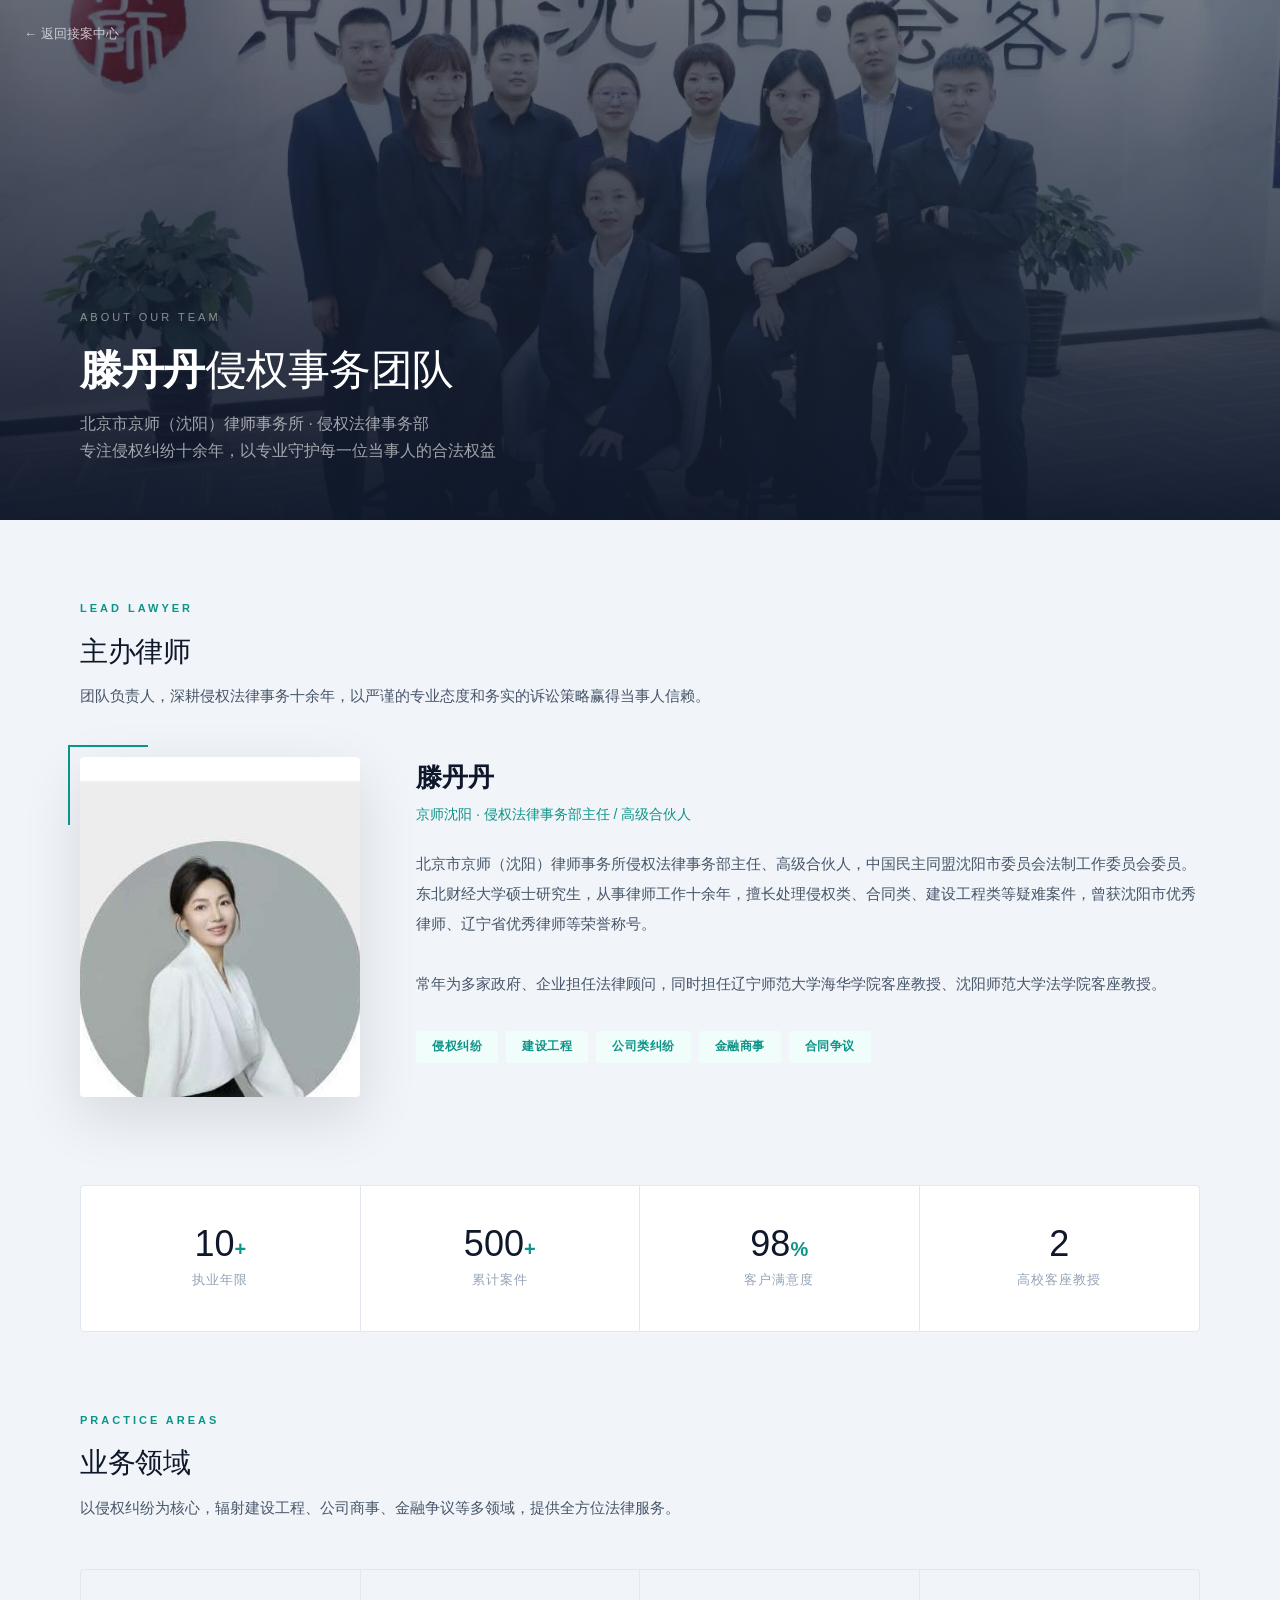
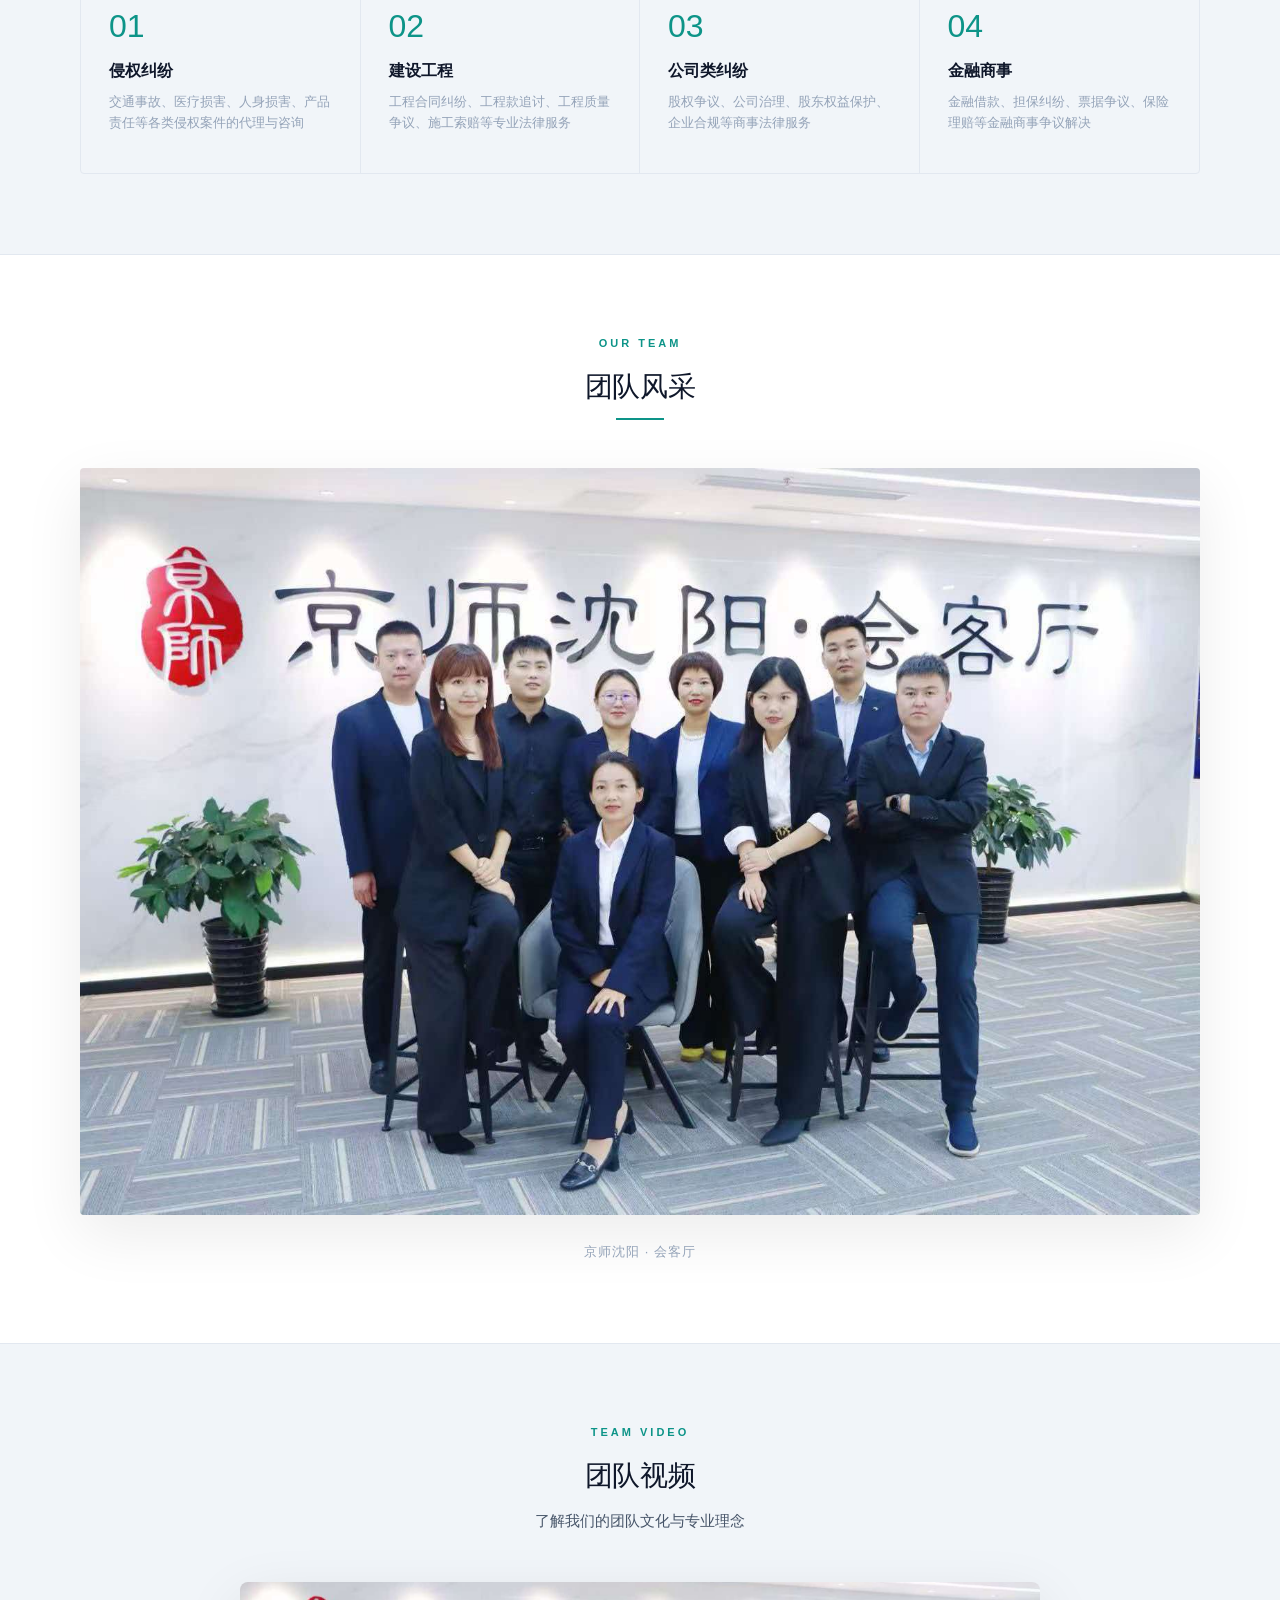
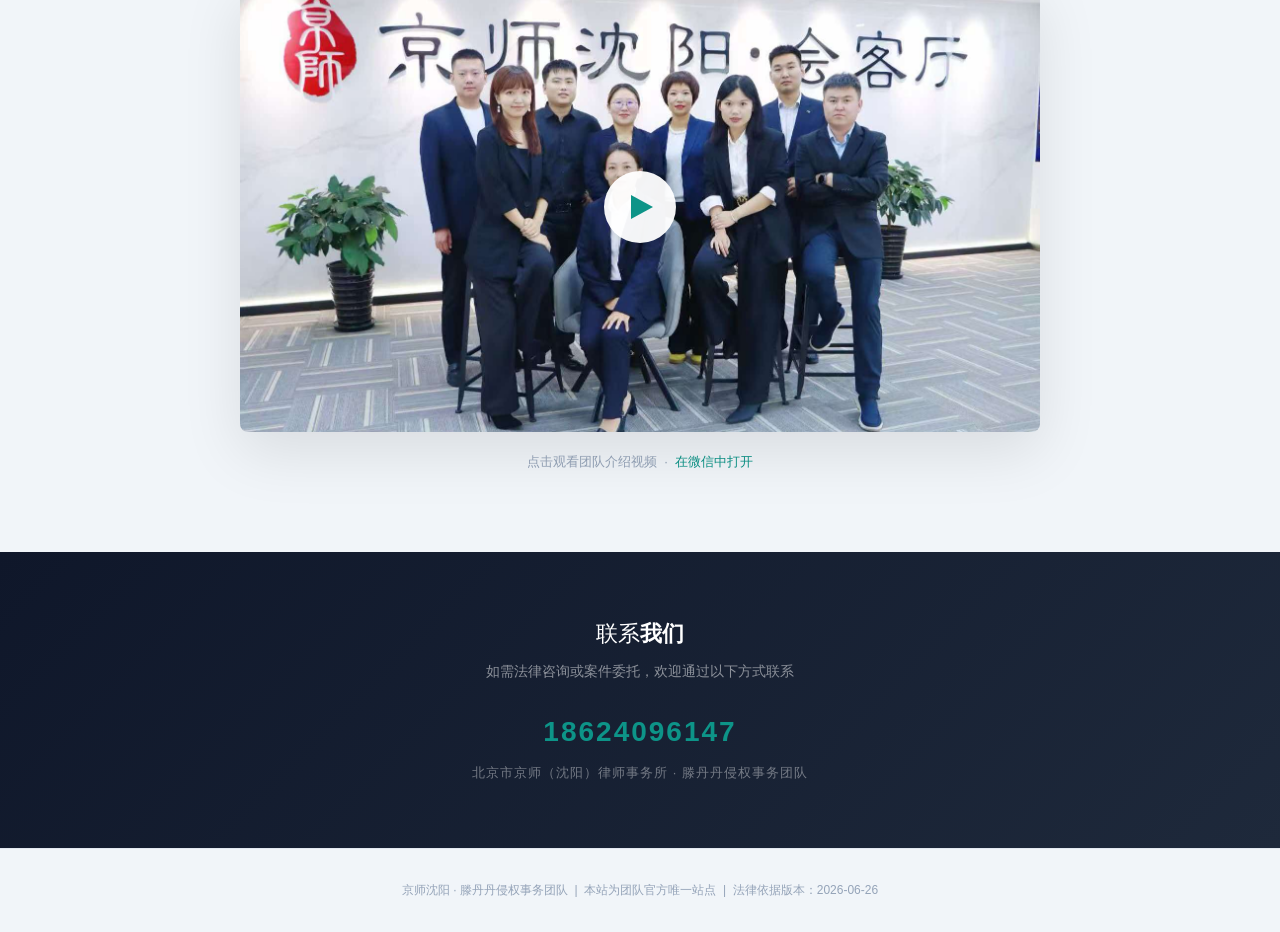
==== about.html @ c5269ef9 "add team introduction page with McKinsey-style layout - New about.html: high-end minimalist team int" ====
<!DOCTYPE html>
<html lang="zh-CN">
<head>
<meta charset="UTF-8">
<meta name="viewport" content="width=device-width, initial-scale=1.0">
<title>团队介绍 — 京师沈阳·滕丹丹侵权事务团队</title>
<link rel="stylesheet" href="css/style.css">
<style>
/* ===== About Page — McKinsey / Red-Circle Firm Aesthetic ===== */
.about-page {
  background: var(--bg);
  color: var(--text-primary);
  font-family: -apple-system, BlinkMacSystemFont, "Segoe UI", "PingFang SC", "Hiragino Sans GB", "Microsoft YaHei", sans-serif;
  -webkit-font-smoothing: antialiased;
}

/* --- Hero Banner --- */
.about-hero {
  position: relative;
  width: 100%;
  min-height: 520px;
  display: flex;
  align-items: flex-end;
  overflow: hidden;
  background: linear-gradient(135deg, #0f172a 0%, #1e293b 50%, #334155 100%);
}
.about-hero::before {
  content: '';
  position: absolute;
  inset: 0;
  background: url('images/team-photo.jpg') center center / cover no-repeat;
  opacity: 0.35;
  filter: grayscale(30%);
}
.about-hero::after {
  content: '';
  position: absolute;
  inset: 0;
  background: linear-gradient(to top, rgba(15,23,42,0.92) 0%, rgba(15,23,42,0.4) 50%, transparent 100%);
}
.about-hero-inner {
  position: relative;
  z-index: 2;
  max-width: 1200px;
  margin: 0 auto;
  padding: 60px 40px 56px;
  width: 100%;
}
.about-hero-label {
  display: inline-block;
  font-size: 11px;
  letter-spacing: 3px;
  text-transform: uppercase;
  color: rgba(255,255,255,0.5);
  margin-bottom: 16px;
  font-weight: 500;
}
.about-hero-title {
  font-size: 42px;
  font-weight: 300;
  color: #fff;
  line-height: 1.3;
  margin: 0 0 12px;
  letter-spacing: -0.5px;
}
.about-hero-title strong {
  font-weight: 700;
}
.about-hero-sub {
  font-size: 16px;
  color: rgba(255,255,255,0.6);
  font-weight: 300;
  max-width: 560px;
  line-height: 1.7;
}

/* --- Back Button --- */
.about-back {
  position: absolute;
  top: 24px;
  left: 24px;
  z-index: 10;
  display: flex;
  align-items: center;
  gap: 6px;
  color: rgba(255,255,255,0.7);
  text-decoration: none;
  font-size: 13px;
  font-weight: 500;
  transition: color 0.2s;
}
.about-back:hover { color: #fff; }

/* --- Section Base --- */
.about-section {
  max-width: 1200px;
  margin: 0 auto;
  padding: 80px 40px;
}
.about-section-label {
  font-size: 11px;
  letter-spacing: 3px;
  text-transform: uppercase;
  color: var(--primary);
  font-weight: 600;
  margin-bottom: 12px;
}
.about-section-title {
  font-size: 28px;
  font-weight: 300;
  color: var(--text-primary);
  margin: 0 0 8px;
  letter-spacing: -0.3px;
}
.about-section-title strong {
  font-weight: 700;
}
.about-section-desc {
  font-size: 15px;
  color: var(--text-secondary);
  line-height: 1.8;
  max-width: 640px;
  margin-bottom: 48px;
}

/* --- Divider --- */
.about-divider {
  width: 48px;
  height: 2px;
  background: var(--primary);
  margin: 0 auto 48px;
}

/* --- Lead Lawyer Profile --- */
.lawyer-profile {
  display: grid;
  grid-template-columns: 280px 1fr;
  gap: 56px;
  align-items: start;
}
.lawyer-photo-wrap {
  position: relative;
}
.lawyer-photo {
  width: 280px;
  height: 340px;
  border-radius: 4px;
  object-fit: cover;
  object-position: top center;
  box-shadow: 0 20px 60px rgba(0,0,0,0.12);
}
.lawyer-photo-accent {
  position: absolute;
  top: -12px;
  left: -12px;
  width: 80px;
  height: 80px;
  border-top: 2px solid var(--primary);
  border-left: 2px solid var(--primary);
}
.lawyer-info h3 {
  font-size: 26px;
  font-weight: 700;
  margin: 0 0 4px;
  color: var(--text-primary);
}
.lawyer-info .lawyer-title-line {
  font-size: 14px;
  color: var(--primary);
  font-weight: 500;
  margin-bottom: 24px;
}
.lawyer-bio {
  font-size: 15px;
  line-height: 2;
  color: var(--text-secondary);
  margin-bottom: 32px;
}
.lawyer-tags {
  display: flex;
  flex-wrap: wrap;
  gap: 8px;
}
.lawyer-tag {
  padding: 6px 16px;
  background: var(--primary-light);
  color: var(--primary);
  font-size: 12px;
  font-weight: 600;
  border-radius: 2px;
  letter-spacing: 0.5px;
}

/* --- Practice Areas --- */
.practice-grid {
  display: grid;
  grid-template-columns: repeat(4, 1fr);
  gap: 0;
  border: 1px solid var(--border);
  border-radius: 4px;
  overflow: hidden;
}
.practice-item {
  padding: 40px 28px;
  border-right: 1px solid var(--border);
  transition: background 0.2s;
}
.practice-item:last-child { border-right: none; }
.practice-item:hover { background: var(--surface-hover); }
.practice-num {
  font-size: 32px;
  font-weight: 200;
  color: var(--primary);
  margin-bottom: 16px;
  line-height: 1;
}
.practice-name {
  font-size: 16px;
  font-weight: 600;
  color: var(--text-primary);
  margin-bottom: 8px;
}
.practice-desc {
  font-size: 13px;
  color: var(--text-muted);
  line-height: 1.6;
}

/* --- Team Photo Section --- */
.team-photo-section {
  background: var(--surface);
  border-top: 1px solid var(--border);
  border-bottom: 1px solid var(--border);
}
.team-photo-wrap {
  max-width: 1200px;
  margin: 0 auto;
  padding: 80px 40px;
}
.team-photo-img {
  width: 100%;
  border-radius: 4px;
  box-shadow: 0 20px 60px rgba(0,0,0,0.08);
}
.team-photo-caption {
  text-align: center;
  margin-top: 20px;
  font-size: 13px;
  color: var(--text-muted);
  letter-spacing: 1px;
}

/* --- Video Section --- */
.video-section {
  background: var(--bg);
}
.video-card {
  position: relative;
  width: 100%;
  max-width: 800px;
  margin: 0 auto;
  border-radius: 8px;
  overflow: hidden;
  box-shadow: 0 20px 60px rgba(0,0,0,0.1);
  cursor: pointer;
  transition: transform 0.3s, box-shadow 0.3s;
}
.video-card:hover {
  transform: translateY(-4px);
  box-shadow: 0 28px 80px rgba(0,0,0,0.15);
}
.video-poster {
  width: 100%;
  aspect-ratio: 16/9;
  object-fit: cover;
  display: block;
}
.video-play-btn {
  position: absolute;
  top: 50%;
  left: 50%;
  transform: translate(-50%, -50%);
  width: 72px;
  height: 72px;
  background: rgba(255,255,255,0.95);
  border-radius: 50%;
  display: flex;
  align-items: center;
  justify-content: center;
  box-shadow: 0 4px 24px rgba(0,0,0,0.2);
  transition: transform 0.2s, background 0.2s;
}
.video-card:hover .video-play-btn {
  transform: translate(-50%, -50%) scale(1.08);
  background: #fff;
}
.video-play-btn::after {
  content: '';
  display: block;
  width: 0;
  height: 0;
  border-style: solid;
  border-width: 12px 0 12px 22px;
  border-color: transparent transparent transparent var(--primary);
  margin-left: 4px;
}
.video-label {
  text-align: center;
  margin-top: 20px;
  font-size: 13px;
  color: var(--text-muted);
}
.video-label a {
  color: var(--primary);
  text-decoration: none;
}
.video-label a:hover { text-decoration: underline; }

/* --- Stats Bar --- */
.stats-bar {
  display: grid;
  grid-template-columns: repeat(4, 1fr);
  gap: 0;
  background: var(--surface);
  border: 1px solid var(--border);
  border-radius: 4px;
  overflow: hidden;
}
.stat-item {
  text-align: center;
  padding: 40px 24px;
  border-right: 1px solid var(--border);
}
.stat-item:last-child { border-right: none; }
.stat-number {
  font-size: 36px;
  font-weight: 200;
  color: var(--text-primary);
  line-height: 1;
  margin-bottom: 8px;
}
.stat-number span {
  font-weight: 600;
  font-size: 20px;
  color: var(--primary);
}
.stat-text {
  font-size: 13px;
  color: var(--text-muted);
  letter-spacing: 1px;
}

/* --- Contact Strip --- */
.contact-strip {
  background: linear-gradient(135deg, #0f172a, #1e293b);
  padding: 64px 40px;
  text-align: center;
}
.contact-strip-inner {
  max-width: 600px;
  margin: 0 auto;
}
.contact-strip h3 {
  font-size: 22px;
  font-weight: 300;
  color: #fff;
  margin: 0 0 8px;
}
.contact-strip h3 strong { font-weight: 700; }
.contact-strip p {
  font-size: 14px;
  color: rgba(255,255,255,0.5);
  margin: 0 0 28px;
}
.contact-phone {
  font-size: 28px;
  font-weight: 700;
  color: var(--primary);
  letter-spacing: 2px;
  margin-bottom: 8px;
}
.contact-firm {
  font-size: 13px;
  color: rgba(255,255,255,0.4);
  letter-spacing: 1px;
}

/* --- Footer --- */
.about-footer {
  text-align: center;
  padding: 32px 40px;
  font-size: 12px;
  color: var(--text-muted);
  border-top: 1px solid var(--border);
}

/* --- Responsive --- */
@media (max-width: 768px) {
  .about-hero { min-height: 400px; }
  .about-hero-title { font-size: 28px; }
  .about-section { padding: 56px 24px; }
  .about-section-title { font-size: 22px; }
  .lawyer-profile {
    grid-template-columns: 1fr;
    gap: 32px;
  }
  .lawyer-photo { width: 200px; height: 260px; }
  .practice-grid { grid-template-columns: repeat(2, 1fr); }
  .practice-item { border-bottom: 1px solid var(--border); }
  .practice-item:nth-child(2) { border-right: none; }
  .stats-bar { grid-template-columns: repeat(2, 1fr); }
  .stat-item:nth-child(2) { border-right: none; }
  .stat-item:nth-child(1), .stat-item:nth-child(2) { border-bottom: 1px solid var(--border); }
}
@media (max-width: 480px) {
  .about-hero { min-height: 340px; }
  .about-hero-inner { padding: 40px 20px 40px; }
  .about-hero-title { font-size: 24px; }
  .about-section { padding: 40px 20px; }
  .practice-grid { grid-template-columns: 1fr; }
  .practice-item { border-right: none; }
  .stats-bar { grid-template-columns: 1fr; }
  .stat-item { border-right: none; border-bottom: 1px solid var(--border); }
  .stat-item:last-child { border-bottom: none; }
}
</style>
</head>
<body>
<div class="about-page">

  <!-- ===== Hero ===== -->
  <div class="about-hero">
    <a href="index.html" class="about-back">&#8592; 返回接案中心</a>
    <div class="about-hero-inner">
      <div class="about-hero-label">About Our Team</div>
      <h1 class="about-hero-title"><strong>滕丹丹</strong>侵权事务团队</h1>
      <p class="about-hero-sub">北京市京师（沈阳）律师事务所 · 侵权法律事务部<br>专注侵权纠纷十余年，以专业守护每一位当事人的合法权益</p>
    </div>
  </div>

  <!-- ===== Lead Lawyer ===== -->
  <div class="about-section">
    <div class="about-section-label">Lead Lawyer</div>
    <h2 class="about-section-title">主办律师</h2>
    <p class="about-section-desc">团队负责人，深耕侵权法律事务十余年，以严谨的专业态度和务实的诉讼策略赢得当事人信赖。</p>

    <div class="lawyer-profile">
      <div class="lawyer-photo-wrap">
        <div class="lawyer-photo-accent"></div>
        <img class="lawyer-photo" src="images/lawyer-portrait.jpg" alt="滕丹丹律师">
      </div>
      <div class="lawyer-info">
        <h3>滕丹丹</h3>
        <div class="lawyer-title-line">京师沈阳 · 侵权法律事务部主任 / 高级合伙人</div>
        <div class="lawyer-bio">
          北京市京师（沈阳）律师事务所侵权法律事务部主任、高级合伙人，中国民主同盟沈阳市委员会法制工作委员会委员。东北财经大学硕士研究生，从事律师工作十余年，擅长处理侵权类、合同类、建设工程类等疑难案件，曾获沈阳市优秀律师、辽宁省优秀律师等荣誉称号。<br><br>
          常年为多家政府、企业担任法律顾问，同时担任辽宁师范大学海华学院客座教授、沈阳师范大学法学院客座教授。
        </div>
        <div class="lawyer-tags">
          <span class="lawyer-tag">侵权纠纷</span>
          <span class="lawyer-tag">建设工程</span>
          <span class="lawyer-tag">公司类纠纷</span>
          <span class="lawyer-tag">金融商事</span>
          <span class="lawyer-tag">合同争议</span>
        </div>
      </div>
    </div>
  </div>

  <!-- ===== Stats ===== -->
  <div class="about-section" style="padding-top:0;">
    <div class="stats-bar">
      <div class="stat-item">
        <div class="stat-number">10<span>+</span></div>
        <div class="stat-text">执业年限</div>
      </div>
      <div class="stat-item">
        <div class="stat-number">500<span>+</span></div>
        <div class="stat-text">累计案件</div>
      </div>
      <div class="stat-item">
        <div class="stat-number">98<span>%</span></div>
        <div class="stat-text">客户满意度</div>
      </div>
      <div class="stat-item">
        <div class="stat-number">2</div>
        <div class="stat-text">高校客座教授</div>
      </div>
    </div>
  </div>

  <!-- ===== Practice Areas ===== -->
  <div class="about-section" style="padding-top:0;">
    <div class="about-section-label">Practice Areas</div>
    <h2 class="about-section-title">业务领域</h2>
    <p class="about-section-desc">以侵权纠纷为核心，辐射建设工程、公司商事、金融争议等多领域，提供全方位法律服务。</p>

    <div class="practice-grid">
      <div class="practice-item">
        <div class="practice-num">01</div>
        <div class="practice-name">侵权纠纷</div>
        <div class="practice-desc">交通事故、医疗损害、人身损害、产品责任等各类侵权案件的代理与咨询</div>
      </div>
      <div class="practice-item">
        <div class="practice-num">02</div>
        <div class="practice-name">建设工程</div>
        <div class="practice-desc">工程合同纠纷、工程款追讨、工程质量争议、施工索赔等专业法律服务</div>
      </div>
      <div class="practice-item">
        <div class="practice-num">03</div>
        <div class="practice-name">公司类纠纷</div>
        <div class="practice-desc">股权争议、公司治理、股东权益保护、企业合规等商事法律服务</div>
      </div>
      <div class="practice-item">
        <div class="practice-num">04</div>
        <div class="practice-name">金融商事</div>
        <div class="practice-desc">金融借款、担保纠纷、票据争议、保险理赔等金融商事争议解决</div>
      </div>
    </div>
  </div>

  <!-- ===== Team Photo ===== -->
  <div class="team-photo-section">
    <div class="team-photo-wrap">
      <div class="about-section-label" style="text-align:center;">Our Team</div>
      <h2 class="about-section-title" style="text-align:center;">团队风采</h2>
      <div class="about-divider"></div>
      <img class="team-photo-img" src="images/team-photo.jpg" alt="京师沈阳·滕丹丹侵权事务团队">
      <div class="team-photo-caption">京师沈阳 · 会客厅</div>
    </div>
  </div>

  <!-- ===== Video ===== -->
  <div class="about-section video-section">
    <div class="about-section-label" style="text-align:center;">Team Video</div>
    <h2 class="about-section-title" style="text-align:center;">团队视频</h2>
    <p class="about-section-desc" style="text-align:center;margin-left:auto;margin-right:auto;">了解我们的团队文化与专业理念</p>

    <a href="https://weixin.qq.com/sph/ABwiI7MEGV" target="_blank" rel="noopener" style="text-decoration:none;color:inherit;">
      <div class="video-card">
        <img class="video-poster" src="images/team-photo.jpg" alt="团队介绍视频">
        <div class="video-play-btn"></div>
      </div>
    </a>
    <div class="video-label">
      点击观看团队介绍视频 &nbsp;·&nbsp; <a href="https://weixin.qq.com/sph/ABwiI7MEGV" target="_blank" rel="noopener">在微信中打开</a>
    </div>
  </div>

  <!-- ===== Contact Strip ===== -->
  <div class="contact-strip">
    <div class="contact-strip-inner">
      <h3>联系<strong>我们</strong></h3>
      <p>如需法律咨询或案件委托，欢迎通过以下方式联系</p>
      <div class="contact-phone">18624096147</div>
      <div class="contact-firm">北京市京师（沈阳）律师事务所 · 滕丹丹侵权事务团队</div>
    </div>
  </div>

  <!-- ===== Footer ===== -->
  <div class="about-footer">
    京师沈阳 · 滕丹丹侵权事务团队 &nbsp;|&nbsp; 本站为团队官方唯一站点 &nbsp;|&nbsp; 法律依据版本：2026-06-26
  </div>

</div>
</body>
</html>
---- css/style.css ----
/* ============================================================
   TA-Intake Portal — Design System
   Modern dashboard theme with dark/light mode
   ============================================================ */

/* ===== CSS Variables — Light Theme (default) ===== */
:root {
  --bg: #f1f5f9;
  --bg-elevated: #ffffff;
  --surface: #ffffff;
  --surface-hover: #f8fafc;
  --border: #e2e8f0;
  --border-light: #f1f5f9;

  --text-primary: #0f172a;
  --text-secondary: #475569;
  --text-muted: #94a3b8;
  --text-inverse: #ffffff;

  --primary: #0d9488;
  --primary-hover: #0f766e;
  --primary-light: #f0fdfa;
  --primary-text: #0d9488;

  --success: #10b981;
  --success-light: #ecfdf5;
  --success-text: #059669;
  --warning: #f59e0b;
  --warning-light: #fffbeb;
  --warning-text: #d97706;
  --danger: #ef4444;
  --danger-light: #fef2f2;
  --danger-text: #dc2626;
  --info: #3b82f6;
  --info-light: #eff6ff;

  --shadow-sm: 0 1px 2px rgba(0,0,0,0.05);
  --shadow: 0 1px 3px rgba(0,0,0,0.1), 0 1px 2px rgba(0,0,0,0.06);
  --shadow-md: 0 4px 6px -1px rgba(0,0,0,0.1), 0 2px 4px -1px rgba(0,0,0,0.06);
  --shadow-lg: 0 10px 15px -3px rgba(0,0,0,0.1), 0 4px 6px -2px rgba(0,0,0,0.05);

  --radius-sm: 6px;
  --radius: 8px;
  --radius-md: 12px;
  --radius-lg: 16px;
  --radius-full: 9999px;

  --sidebar-width: 260px;
  --header-height: 64px;
  --transition: 0.2s ease;
}

/* ===== Dark Theme ===== */
[data-theme="dark"] {
  --bg: #0f172a;
  --bg-elevated: #1e293b;
  --surface: #1e293b;
  --surface-hover: #334155;
  --border: #334155;
  --border-light: #1e293b;

  --text-primary: #f1f5f9;
  --text-secondary: #94a3b8;
  --text-muted: #64748b;
  --text-inverse: #0f172a;

  --primary: #2dd4bf;
  --primary-hover: #14b8a6;
  --primary-light: #042f2e;
  --primary-text: #5eead4;

  --success: #34d399;
  --success-light: #064e3b;
  --success-text: #6ee7b7;
  --warning: #fbbf24;
  --warning-light: #78350f;
  --warning-text: #fcd34d;
  --danger: #f87171;
  --danger-light: #7f1d1d;
  --danger-text: #fca5a5;
  --info: #60a5fa;
  --info-light: #1e3a5f;

  --shadow-sm: 0 1px 2px rgba(0,0,0,0.3);
  --shadow: 0 1px 3px rgba(0,0,0,0.4);
  --shadow-md: 0 4px 6px rgba(0,0,0,0.4);
  --shadow-lg: 0 10px 15px rgba(0,0,0,0.5);
}

/* ===== Reset & Base ===== */
*, *::before, *::after { box-sizing: border-box; margin: 0; padding: 0; }

html { scroll-behavior: smooth; }

body {
  font-family: -apple-system, BlinkMacSystemFont, "Segoe UI", "PingFang SC", "Hiragino Sans GB", "Microsoft YaHei", sans-serif;
  background: var(--bg);
  color: var(--text-primary);
  line-height: 1.6;
  min-height: 100vh;
  transition: background var(--transition), color var(--transition);
}

a { color: var(--primary); text-decoration: none; }
a:hover { text-decoration: underline; }

/* ===== Client Portal Layout ===== */
.client-layout {
  max-width: 1200px;
  margin: 0 auto;
}

.client-nav {
  position: sticky;
  top: 0;
  z-index: 100;
  background: var(--surface);
  border-bottom: 1px solid var(--border);
  padding: 0 24px;
  display: flex;
  align-items: center;
  height: var(--header-height);
  backdrop-filter: blur(12px);
  background: rgba(255,255,255,0.85);
}

[data-theme="dark"] .client-nav {
  background: rgba(30,41,59,0.9);
}

.client-nav .logo {
  font-size: 18px;
  font-weight: 700;
  color: var(--primary);
  display: flex;
  align-items: center;
  gap: 8px;
}

.client-nav .logo-icon {
  width: 32px;
  height: 32px;
  background: var(--primary);
  border-radius: var(--radius);
  display: flex;
  align-items: center;
  justify-content: center;
  color: white;
  font-size: 16px;
}

.client-nav .nav-links {
  display: flex;
  gap: 4px;
  margin-left: 40px;
  list-style: none;
}

.client-nav .nav-links a {
  padding: 8px 16px;
  border-radius: var(--radius);
  color: var(--text-secondary);
  font-size: 14px;
  font-weight: 500;
  transition: all var(--transition);
}

.client-nav .nav-links a:hover,
.client-nav .nav-links a.active {
  color: var(--primary);
  background: var(--primary-light);
  text-decoration: none;
}

.client-nav .nav-actions {
  margin-left: auto;
  display: flex;
  align-items: center;
  gap: 12px;
}

/* ===== Theme Toggle ===== */
.theme-toggle {
  width: 40px;
  height: 40px;
  border: 1px solid var(--border);
  border-radius: var(--radius);
  background: var(--surface);
  cursor: pointer;
  display: flex;
  align-items: center;
  justify-content: center;
  font-size: 18px;
  transition: all var(--transition);
  color: var(--text-secondary);
}

.theme-toggle:hover {
  background: var(--surface-hover);
  border-color: var(--primary);
  color: var(--primary);
}

/* ===== Team Dashboard Layout ===== */
.team-layout {
  display: flex;
  min-height: 100vh;
}

.sidebar {
  width: var(--sidebar-width);
  background: var(--surface);
  border-right: 1px solid var(--border);
  display: flex;
  flex-direction: column;
  position: fixed;
  top: 0;
  left: 0;
  bottom: 0;
  z-index: 50;
  transition: transform 0.3s ease;
}

.sidebar-header {
  padding: 20px 20px 16px;
  border-bottom: 1px solid var(--border);
}

.sidebar-header .logo {
  font-size: 16px;
  font-weight: 700;
  color: var(--primary);
  display: flex;
  align-items: center;
  gap: 10px;
}

.sidebar-header .logo-icon {
  width: 36px;
  height: 36px;
  background: linear-gradient(135deg, var(--primary), var(--primary-hover));
  border-radius: var(--radius);
  display: flex;
  align-items: center;
  justify-content: center;
  color: white;
  font-size: 18px;
}

.sidebar-header .logo-sub {
  font-size: 11px;
  color: var(--text-muted);
  font-weight: 400;
  margin-top: 2px;
}

.sidebar-nav {
  flex: 1;
  padding: 12px;
  overflow-y: auto;
}

.sidebar-nav .nav-section {
  font-size: 11px;
  font-weight: 600;
  color: var(--text-muted);
  text-transform: uppercase;
  letter-spacing: 0.5px;
  padding: 16px 12px 8px;
}

.sidebar-nav .nav-item {
  display: flex;
  align-items: center;
  gap: 10px;
  padding: 10px 12px;
  border-radius: var(--radius);
  color: var(--text-secondary);
  font-size: 14px;
  font-weight: 500;
  transition: all var(--transition);
  cursor: pointer;
  text-decoration: none;
}

.sidebar-nav .nav-item:hover {
  background: var(--surface-hover);
  color: var(--text-primary);
  text-decoration: none;
}

.sidebar-nav .nav-item.active {
  background: var(--primary-light);
  color: var(--primary);
}

.sidebar-nav .nav-item .nav-icon {
  width: 20px;
  text-align: center;
  font-size: 16px;
}

.sidebar-nav .nav-item .nav-badge {
  margin-left: auto;
  background: var(--danger);
  color: white;
  font-size: 11px;
  padding: 2px 7px;
  border-radius: var(--radius-full);
  font-weight: 600;
}

.sidebar-footer {
  padding: 16px;
  border-top: 1px solid var(--border);
  display: flex;
  align-items: center;
  gap: 8px;
}

.main-content {
  flex: 1;
  margin-left: var(--sidebar-width);
  min-height: 100vh;
}

.main-header {
  height: var(--header-height);
  border-bottom: 1px solid var(--border);
  padding: 0 24px;
  display: flex;
  align-items: center;
  background: var(--surface);
  position: sticky;
  top: 0;
  z-index: 40;
}

.main-header .page-title {
  font-size: 18px;
  font-weight: 700;
}

.main-header .header-actions {
  margin-left: auto;
  display: flex;
  align-items: center;
  gap: 12px;
}

.main-body {
  padding: 24px;
}

/* ===== Cards ===== */
.card {
  background: var(--surface);
  border: 1px solid var(--border);
  border-radius: var(--radius-md);
  padding: 20px;
  transition: all var(--transition);
}

.card:hover {
  box-shadow: var(--shadow-md);
}

.card-header {
  display: flex;
  align-items: center;
  justify-content: space-between;
  margin-bottom: 16px;
}

.card-title {
  font-size: 15px;
  font-weight: 600;
}

/* ===== Stat Cards ===== */
.stat-grid {
  display: grid;
  grid-template-columns: repeat(auto-fit, minmax(200px, 1fr));
  gap: 16px;
  margin-bottom: 24px;
}

.stat-card {
  background: var(--surface);
  border: 1px solid var(--border);
  border-radius: var(--radius-md);
  padding: 20px;
  display: flex;
  align-items: flex-start;
  gap: 16px;
  transition: all var(--transition);
}

.stat-card:hover {
  box-shadow: var(--shadow-md);
  transform: translateY(-1px);
}

.stat-icon {
  width: 44px;
  height: 44px;
  border-radius: var(--radius);
  display: flex;
  align-items: center;
  justify-content: center;
  font-size: 20px;
  flex-shrink: 0;
}

.stat-icon.blue { background: var(--info-light); color: var(--info); }
.stat-icon.green { background: var(--success-light); color: var(--success); }
.stat-icon.yellow { background: var(--warning-light); color: var(--warning); }
.stat-icon.red { background: var(--danger-light); color: var(--danger); }
.stat-icon.purple { background: var(--primary-light); color: var(--primary); }

.stat-info { flex: 1; }

.stat-value {
  font-size: 28px;
  font-weight: 700;
  line-height: 1.2;
  color: var(--text-primary);
}

.stat-label {
  font-size: 13px;
  color: var(--text-muted);
  margin-top: 2px;
}

/* ===== Buttons ===== */
.btn {
  display: inline-flex;
  align-items: center;
  justify-content: center;
  gap: 6px;
  padding: 8px 16px;
  border: 1px solid transparent;
  border-radius: var(--radius);
  font-size: 14px;
  font-weight: 500;
  font-family: inherit;
  cursor: pointer;
  transition: all var(--transition);
  white-space: nowrap;
}

.btn-primary {
  background: var(--primary);
  color: white;
}
.btn-primary:hover { background: var(--primary-hover); }

.btn-secondary {
  background: var(--surface);
  color: var(--text-primary);
  border-color: var(--border);
}
.btn-secondary:hover { background: var(--surface-hover); }

.btn-ghost {
  background: transparent;
  color: var(--text-secondary);
}
.btn-ghost:hover { background: var(--surface-hover); color: var(--text-primary); }

.btn-danger {
  background: var(--danger);
  color: white;
}
.btn-danger:hover { background: var(--danger-text); }

.btn-sm { padding: 5px 10px; font-size: 13px; }
.btn-lg { padding: 12px 24px; font-size: 15px; }

/* ===== Badges ===== */
.badge {
  display: inline-flex;
  align-items: center;
  padding: 3px 10px;
  border-radius: var(--radius-full);
  font-size: 12px;
  font-weight: 500;
}

.badge-primary { background: var(--primary-light); color: var(--primary-text); }
.badge-success { background: var(--success-light); color: var(--success-text); }
.badge-warning { background: var(--warning-light); color: var(--warning-text); }
.badge-danger { background: var(--danger-light); color: var(--danger-text); }
.badge-info { background: var(--info-light); color: var(--info); }
.badge-muted { background: var(--bg); color: var(--text-muted); }

/* ===== Form Elements ===== */
.input, .select, .textarea {
  width: 100%;
  padding: 8px 12px;
  border: 1px solid var(--border);
  border-radius: var(--radius);
  font-size: 14px;
  font-family: inherit;
  background: var(--surface);
  color: var(--text-primary);
  transition: all var(--transition);
}

.input:focus, .select:focus, .textarea:focus {
  outline: none;
  border-color: var(--primary);
  box-shadow: 0 0 0 3px rgba(13,148,136,0.1);
}

.search-input {
  position: relative;
}

.search-input .input {
  padding-left: 36px;
}

.search-input .search-icon {
  position: absolute;
  left: 12px;
  top: 50%;
  transform: translateY(-50%);
  color: var(--text-muted);
  font-size: 14px;
}

/* ===== Tables ===== */
.table-wrapper {
  overflow-x: auto;
  border: 1px solid var(--border);
  border-radius: var(--radius-md);
}

.table {
  width: 100%;
  border-collapse: collapse;
  font-size: 14px;
}

.table th {
  text-align: left;
  padding: 12px 16px;
  font-weight: 600;
  font-size: 12px;
  text-transform: uppercase;
  letter-spacing: 0.5px;
  color: var(--text-muted);
  background: var(--bg);
  border-bottom: 1px solid var(--border);
}

.table td {
  padding: 12px 16px;
  border-bottom: 1px solid var(--border-light);
  color: var(--text-secondary);
}

.table tr:last-child td { border-bottom: none; }

.table tr:hover td { background: var(--surface-hover); }

/* ===== Progress Bar ===== */
.progress {
  height: 6px;
  background: var(--border);
  border-radius: 3px;
  overflow: hidden;
}

.progress-bar {
  height: 100%;
  background: var(--primary);
  border-radius: 3px;
  transition: width 0.5s ease;
}

.progress-bar.green { background: var(--success); }
.progress-bar.yellow { background: var(--warning); }
.progress-bar.red { background: var(--danger); }

/* ===== Hero Section (Client Home) ===== */
.hero {
  background: url('../images/banner-day.jpg') center center / cover no-repeat;
  color: white;
  padding: 120px 40px;
  min-height: 420px;
  text-align: center;
  position: relative;
  overflow: hidden;
  transition: background-image 0.8s ease-in-out;
  display: flex;
  align-items: flex-end;
  justify-content: center;
}

/* Night variant — applied by JS based on time of day */
.hero.hero-night {
  background-image: url('../images/banner-night.jpg');
}

.hero::before {
  content: '';
  position: absolute;
  top: 0; left: 0; right: 0; bottom: 0;
  background: linear-gradient(135deg, rgba(0,0,0,0.15) 0%, rgba(0,0,0,0.05) 40%, rgba(0,0,0,0.05) 60%, rgba(0,0,0,0.15) 100%);
  z-index: 0;
}

.hero::after {
  content: '';
  position: absolute;
  bottom: -30%;
  left: -10%;
  width: 300px;
  height: 300px;
  background: rgba(255,255,255,0.04);
  border-radius: 50%;
}

.hero h1 {
  font-size: 42px;
  font-weight: 800;
  margin-bottom: 16px;
  position: relative;
  z-index: 1;
}

.hero-subtitle-wrap {
  position: relative;
  z-index: 1;
  margin-bottom: 32px;
}

.hero-subtitle-line1 {
  font-size: 20px;
  color: #1a1a1a;
  text-align: center;
  margin: 0 0 8px 0;
  font-weight: 500;
  letter-spacing: 1px;
}

.hero-subtitle-line2 {
  font-size: 16px;
  color: #333;
  text-align: right;
  margin: 0;
  font-weight: 400;
  letter-spacing: 0.5px;
  padding-right: 10%;
}

.hero .hero-cta {
  display: flex;
  gap: 12px;
  justify-content: center;
  position: relative;
  z-index: 1;
}

.hero .btn-hero {
  padding: 14px 32px;
  border-radius: var(--radius);
  font-size: 16px;
  font-weight: 600;
  cursor: pointer;
  border: none;
  transition: all 0.3s;
}

.hero .btn-hero-primary {
  background: white;
  color: var(--primary);
  box-shadow: 0 4px 16px rgba(0,0,0,0.15);
}

.hero .btn-hero-primary:hover {
  background: rgba(255,255,255,0.9);
  transform: translateY(-2px);
  box-shadow: 0 8px 24px rgba(0,0,0,0.2);
}

.hero .btn-hero-secondary {
  background: rgba(0,0,0,0.35);
  color: white;
  border: 1px solid rgba(255,255,255,0.4);
}

.hero .btn-hero-secondary:hover {
  background: rgba(0,0,0,0.5);
}

/* ===== Service Cards ===== */
.service-grid {
  display: grid;
  grid-template-columns: repeat(auto-fit, minmax(280px, 1fr));
  gap: 24px;
  padding: 48px 24px;
  max-width: 1200px;
  margin: 0 auto;
}

.service-card {
  background: var(--surface);
  border: 1px solid var(--border);
  border-radius: var(--radius-md);
  padding: 32px 24px;
  text-align: center;
  transition: all 0.3s;
}

.service-card:hover {
  transform: translateY(-4px);
  box-shadow: var(--shadow-lg);
}

.service-card .service-icon {
  width: 56px;
  height: 56px;
  background: var(--primary-light);
  border-radius: var(--radius-md);
  display: flex;
  align-items: center;
  justify-content: center;
  font-size: 24px;
  margin: 0 auto 16px;
}

.service-card h3 {
  font-size: 18px;
  font-weight: 600;
  margin-bottom: 8px;
}

.service-card p {
  font-size: 14px;
  color: var(--text-secondary);
  line-height: 1.6;
}

/* ===== Process Timeline ===== */
.process-section {
  padding: 64px 24px;
  max-width: 900px;
  margin: 0 auto;
}

.process-section h2 {
  text-align: center;
  font-size: 32px;
  font-weight: 700;
  margin-bottom: 48px;
}

.process-timeline {
  position: relative;
  padding-left: 40px;
}

.process-timeline::before {
  content: '';
  position: absolute;
  left: 15px;
  top: 0;
  bottom: 0;
  width: 2px;
  background: var(--border);
}

.process-step {
  position: relative;
  margin-bottom: 48px;
  cursor: pointer;
}

.process-step:last-child { margin-bottom: 0; }

.process-step .step-dot {
  position: absolute;
  left: -33px;
  top: 4px;
  width: 28px;
  height: 28px;
  background: var(--primary);
  border-radius: 50%;
  display: flex;
  align-items: center;
  justify-content: center;
  color: white;
  font-size: 13px;
  font-weight: 700;
  z-index: 1;
  transition: all 0.3s;
}

.process-step:hover .step-dot {
  transform: scale(1.2);
  box-shadow: 0 0 0 6px var(--primary-light);
}

.process-step .step-card {
  background: var(--surface);
  border: 1px solid var(--border);
  border-radius: var(--radius-md);
  padding: 24px;
  transition: all 0.3s;
}

.process-step:hover .step-card {
  box-shadow: var(--shadow-md);
  border-color: var(--primary);
}

.process-step h3 {
  font-size: 18px;
  font-weight: 600;
  margin-bottom: 8px;
  color: var(--primary);
}

.process-step p {
  font-size: 14px;
  color: var(--text-secondary);
  margin-bottom: 12px;
}

.process-step .step-details {
  display: none;
  margin-top: 16px;
  padding-top: 16px;
  border-top: 1px solid var(--border);
}

.process-step.expanded .step-details {
  display: block;
}

.step-detail-item {
  display: flex;
  align-items: flex-start;
  gap: 8px;
  margin-bottom: 8px;
  font-size: 13px;
  color: var(--text-secondary);
}

.step-detail-item .detail-icon {
  color: var(--success);
  flex-shrink: 0;
  margin-top: 2px;
}

/* ===== Case Cards (Team Dashboard) ===== */
.case-grid {
  display: grid;
  gap: 12px;
}

.case-card {
  background: var(--surface);
  border: 1px solid var(--border);
  border-radius: var(--radius-md);
  padding: 16px 20px;
  display: flex;
  align-items: center;
  gap: 16px;
  transition: all var(--transition);
  cursor: pointer;
}

.case-card:hover {
  box-shadow: var(--shadow);
  border-color: var(--primary);
}

.case-card .case-info { flex: 1; }

.case-card .case-name {
  font-size: 15px;
  font-weight: 600;
  margin-bottom: 4px;
}

.case-card .case-meta {
  font-size: 13px;
  color: var(--text-muted);
  display: flex;
  gap: 16px;
}

.case-card .case-progress {
  width: 120px;
}

.case-card .case-deadline {
  text-align: right;
  min-width: 80px;
}

.case-card .deadline-days {
  font-size: 20px;
  font-weight: 700;
}

.case-card .deadline-label {
  font-size: 11px;
  color: var(--text-muted);
}

.deadline-safe { color: var(--success); }
.deadline-warn { color: var(--warning); }
.deadline-danger { color: var(--danger); }

/* ===== Filter Tabs ===== */
.filter-tabs {
  display: flex;
  flex-wrap: wrap;
  gap: 4px;
  margin-bottom: 20px;
  background: var(--bg);
  padding: 4px;
  border-radius: var(--radius);
  width: fit-content;
}

.filter-tab {
  padding: 6px 16px;
  border: none;
  border-radius: var(--radius-sm);
  background: transparent;
  color: var(--text-secondary);
  font-size: 13px;
  font-weight: 500;
  cursor: pointer;
  font-family: inherit;
  transition: all var(--transition);
}

.filter-tab:hover { color: var(--text-primary); }

.filter-tab.active {
  background: var(--surface);
  color: var(--text-primary);
  box-shadow: var(--shadow-sm);
}

/* ===== Legal Reference Cards ===== */
.law-card {
  background: var(--surface);
  border: 1px solid var(--border);
  border-radius: var(--radius-md);
  padding: 20px;
  margin-bottom: 12px;
  transition: all var(--transition);
}

.law-card:hover { box-shadow: var(--shadow); }

.law-card .law-header {
  display: flex;
  align-items: flex-start;
  justify-content: space-between;
  margin-bottom: 12px;
}

.law-card .law-title {
  font-size: 15px;
  font-weight: 600;
  flex: 1;
}

.law-card .law-body {
  font-size: 14px;
  color: var(--text-secondary);
  line-height: 1.7;
}

.law-card .law-articles {
  display: flex;
  flex-wrap: wrap;
  gap: 6px;
  margin-top: 12px;
}

.law-card .article-tag {
  background: var(--bg);
  padding: 3px 10px;
  border-radius: var(--radius-sm);
  font-size: 12px;
  color: var(--text-secondary);
}

/* ===== Deadline Calendar ===== */
.deadline-list {
  display: grid;
  gap: 8px;
}

.deadline-item {
  display: flex;
  align-items: center;
  gap: 16px;
  padding: 14px 16px;
  background: var(--surface);
  border: 1px solid var(--border);
  border-radius: var(--radius);
  transition: all var(--transition);
}

.deadline-item:hover { box-shadow: var(--shadow-sm); }

.deadline-item .dl-date {
  min-width: 70px;
  text-align: center;
}

.deadline-item .dl-date .dl-day {
  font-size: 22px;
  font-weight: 700;
  line-height: 1;
}

.deadline-item .dl-date .dl-month {
  font-size: 11px;
  color: var(--text-muted);
  text-transform: uppercase;
}

.deadline-item .dl-indicator {
  width: 4px;
  height: 36px;
  border-radius: 2px;
}

.dl-indicator.safe { background: var(--success); }
.dl-indicator.warn { background: var(--warning); }
.dl-indicator.danger { background: var(--danger); }

.deadline-item .dl-info { flex: 1; }

.deadline-item .dl-title {
  font-size: 14px;
  font-weight: 600;
  margin-bottom: 2px;
}

.deadline-item .dl-legal {
  font-size: 12px;
  color: var(--text-muted);
}

.deadline-item .dl-remaining {
  text-align: right;
  min-width: 80px;
  font-size: 13px;
  font-weight: 600;
}

/* ===== Deadline Board (按案件归集看板) ===== */
.deadline-board {
  display: grid;
  grid-template-columns: repeat(auto-fill, minmax(340px, 1fr));
  gap: 16px;
}

.deadline-case-card {
  background: var(--surface);
  border: 1px solid var(--border);
  border-radius: var(--radius-md);
  overflow: hidden;
  transition: all var(--transition);
}

.deadline-case-card:hover {
  box-shadow: var(--shadow-md);
}

.deadline-case-header {
  display: flex;
  justify-content: space-between;
  align-items: center;
  padding: 14px 16px;
  border-bottom: 1px solid var(--border);
  background: var(--bg);
  cursor: pointer;
}

.deadline-case-header:hover {
  background: var(--surface-hover);
}

.deadline-case-name {
  font-size: 15px;
  font-weight: 600;
  color: var(--text-primary);
}

.deadline-case-id {
  font-size: 11px;
  color: var(--text-muted);
  margin-top: 2px;
}

.deadline-case-count {
  display: flex;
  align-items: center;
  gap: 6px;
}

.deadline-count-badge {
  display: inline-flex;
  align-items: center;
  justify-content: center;
  min-width: 22px;
  height: 22px;
  padding: 0 6px;
  border-radius: var(--radius-full);
  font-size: 12px;
  font-weight: 600;
}

.deadline-count-badge.urgent {
  background: var(--danger-light);
  color: var(--danger-text);
}

.deadline-count-badge.normal {
  background: var(--bg);
  color: var(--text-muted);
}

.deadline-case-body {
  padding: 8px;
}

.deadline-board-item {
  display: flex;
  align-items: center;
  gap: 10px;
  padding: 10px 12px;
  border-radius: var(--radius-sm);
  transition: background var(--transition);
}

.deadline-board-item:hover {
  background: var(--bg);
}

.deadline-board-item + .deadline-board-item {
  border-top: 1px solid var(--border-light);
}

.deadline-board-indicator {
  width: 4px;
  min-height: 32px;
  border-radius: 2px;
  flex-shrink: 0;
}

.deadline-board-info {
  flex: 1;
  min-width: 0;
}

.deadline-board-title {
  font-size: 13px;
  font-weight: 600;
  color: var(--text-primary);
  white-space: nowrap;
  overflow: hidden;
  text-overflow: ellipsis;
}

.deadline-board-legal {
  font-size: 11px;
  color: var(--text-muted);
  margin-top: 2px;
}

.deadline-board-remaining {
  text-align: right;
  flex-shrink: 0;
  font-size: 12px;
  font-weight: 600;
  white-space: nowrap;
}

.deadline-board-deadline {
  font-size: 11px;
  color: var(--text-muted);
  font-weight: 400;
}

@media (max-width: 768px) {
  .deadline-board {
    grid-template-columns: 1fr;
  }
}

/* ===== Deadline Verification System ===== */

/* Verification badges */
.dv-badge {
  display: inline-flex;
  align-items: center;
  gap: 3px;
  padding: 2px 8px;
  border-radius: 10px;
  font-size: 11px;
  font-weight: 500;
  white-space: nowrap;
  line-height: 1.4;
}

.dv-badge-pending {
  background: #f5f5f5;
  color: #999;
}

.dv-badge-safe {
  background: #e0f2f1;
  color: #00695c;
}

.dv-badge-overdue {
  background: #ffebee;
  color: #c62828;
}

.dv-badge-tolling {
  background: #fff3e0;
  color: #e65100;
}

.dv-badge-resolved {
  background: #e8f5e9;
  color: #2e7d32;
}

/* Verification popover */
.dv-popover-backdrop {
  position: fixed;
  top: 0;
  left: 0;
  right: 0;
  bottom: 0;
  z-index: 2000;
  background: rgba(0, 0, 0, 0.35);
  display: flex;
  align-items: center;
  justify-content: center;
  animation: dv-fade-in 0.15s ease;
}

@keyframes dv-fade-in {
  from { opacity: 0; }
  to { opacity: 1; }
}

.dv-popover {
  background: var(--surface);
  border-radius: 12px;
  width: 90%;
  max-width: 480px;
  max-height: 85vh;
  overflow-y: auto;
  box-shadow: 0 20px 60px rgba(0, 0, 0, 0.25);
  animation: dv-slide-up 0.2s ease;
}

@keyframes dv-slide-up {
  from { transform: translateY(20px); opacity: 0; }
  to { transform: translateY(0); opacity: 1; }
}

.dv-popover-header {
  display: flex;
  justify-content: space-between;
  align-items: center;
  padding: 16px 20px;
  border-bottom: 1px solid var(--border);
  position: sticky;
  top: 0;
  background: var(--surface);
  z-index: 1;
  border-radius: 12px 12px 0 0;
}

.dv-popover-header h4 {
  font-size: 15px;
  font-weight: 600;
  margin: 0;
  color: var(--text-primary);
}

.dv-popover-close {
  background: none;
  border: none;
  font-size: 20px;
  cursor: pointer;
  color: var(--text-muted);
  padding: 0;
  line-height: 1;
}

.dv-popover-close:hover {
  color: var(--text-primary);
}

.dv-popover-body {
  padding: 20px;
}

/* Info row in popover */
.dv-info-row {
  font-size: 13px;
  color: var(--text-secondary);
  margin-bottom: 6px;
  line-height: 1.6;
}

.dv-info-row strong {
  color: var(--text-primary);
}

/* Date input in popover */
.dv-date-input {
  width: 100%;
  padding: 10px 12px;
  border: 1px solid var(--border);
  border-radius: 8px;
  font-size: 14px;
  background: var(--bg);
  color: var(--text-primary);
  margin-top: 8px;
  margin-bottom: 12px;
  font-family: inherit;
}

.dv-date-input:focus {
  outline: none;
  border-color: var(--primary);
  box-shadow: 0 0 0 3px rgba(13, 148, 136, 0.1);
}

/* Result display */
.dv-result {
  padding: 12px 16px;
  border-radius: 8px;
  margin: 12px 0;
  font-size: 13px;
  line-height: 1.6;
}

.dv-result-safe {
  background: #e0f2f1;
  color: #00695c;
  border-left: 3px solid #00897b;
}

.dv-result-overdue {
  background: #ffebee;
  color: #c62828;
  border-left: 3px solid #ef4444;
}

.dv-result-tolling {
  background: #fff3e0;
  color: #e65100;
  border-left: 3px solid #f59e0b;
}

.dv-result-resolved {
  background: #e8f5e9;
  color: #2e7d32;
  border-left: 3px solid #10b981;
}

/* Tolling checkbox group */
.dv-tolling-group {
  margin: 12px 0;
}

.dv-tolling-group label {
  display: flex;
  align-items: flex-start;
  gap: 8px;
  padding: 8px 12px;
  border-radius: 6px;
  cursor: pointer;
  font-size: 13px;
  color: var(--text-secondary);
  transition: background var(--transition);
  margin-bottom: 4px;
}

.dv-tolling-group label:hover {
  background: var(--bg);
}

.dv-tolling-group input[type="checkbox"] {
  margin-top: 2px;
  flex-shrink: 0;
  width: 16px;
  height: 16px;
  accent-color: var(--primary);
}

.dv-tolling-group .dv-tolling-legal {
  font-size: 11px;
  color: var(--text-muted);
  margin-top: 2px;
}

/* Tolling note textarea */
.dv-tolling-note {
  width: 100%;
  padding: 8px 12px;
  border: 1px solid var(--border);
  border-radius: 8px;
  font-size: 13px;
  font-family: inherit;
  background: var(--bg);
  color: var(--text-primary);
  resize: vertical;
  min-height: 60px;
  margin-top: 8px;
}

.dv-tolling-note:focus {
  outline: none;
  border-color: var(--primary);
  box-shadow: 0 0 0 3px rgba(13, 148, 136, 0.1);
}

/* Cascade radio options */
.dv-cascade-options {
  margin: 12px 0;
}

.dv-cascade-options label {
  display: flex;
  align-items: center;
  gap: 8px;
  padding: 10px 14px;
  border: 1px solid var(--border);
  border-radius: 8px;
  cursor: pointer;
  font-size: 13px;
  color: var(--text-secondary);
  transition: all var(--transition);
  margin-bottom: 8px;
}

.dv-cascade-options label:hover {
  border-color: var(--primary);
  background: var(--primary-light);
}

.dv-cascade-options input[type="radio"] {
  flex-shrink: 0;
  width: 16px;
  height: 16px;
  accent-color: var(--primary);
}

.dv-cascade-options input[type="radio"]:checked + span {
  color: var(--primary);
  font-weight: 600;
}

/* Buttons in popover */
.dv-popover-actions {
  display: flex;
  gap: 8px;
  margin-top: 16px;
}

.dv-popover-actions .btn {
  flex: 1;
}

/* Clickable deadline items */
.deadline-board-item.dv-clickable {
  cursor: pointer;
}

.deadline-board-item.dv-clickable:hover {
  background: var(--primary-light);
}

/* Board item verification indicator overrides */
.deadline-board-item.dv-verified-safe .deadline-board-indicator {
  background: var(--success) !important;
}

.deadline-board-item.dv-verified-overdue .deadline-board-indicator {
  background: var(--danger) !important;
}

.deadline-board-item.dv-verified-tolling .deadline-board-indicator {
  background: var(--warning) !important;
}

.deadline-board-item.dv-verified-resolved .deadline-board-indicator {
  background: #9e9e9e !important;
  opacity: 0.6;
}

.deadline-board-item.dv-verified-resolved {
  opacity: 0.7;
}

.deadline-board-item.dv-verified-resolved .deadline-board-title {
  text-decoration: line-through;
  color: var(--text-muted);
}

/* Dark theme overrides */
[data-theme="dark"] .dv-badge-pending {
  background: #333;
  color: #888;
}

[data-theme="dark"] .dv-badge-safe {
  background: #1a3a2a;
  color: #4caf50;
}

[data-theme="dark"] .dv-badge-overdue {
  background: #3a1a1a;
  color: #ef5350;
}

[data-theme="dark"] .dv-badge-tolling {
  background: #3a2a1a;
  color: #ffb74d;
}

[data-theme="dark"] .dv-badge-resolved {
  background: #1a3a1a;
  color: #66bb6a;
}

[data-theme="dark"] .dv-result-safe {
  background: #1a3a2a;
  color: #4caf50;
}

[data-theme="dark"] .dv-result-overdue {
  background: #3a1a1a;
  color: #ef5350;
}

[data-theme="dark"] .dv-result-tolling {
  background: #3a2a1a;
  color: #ffb74d;
}

[data-theme="dark"] .dv-result-resolved {
  background: #1a3a1a;
  color: #66bb6a;
}

/* Mobile: bottom drawer */
@media (max-width: 600px) {
  .dv-popover-backdrop {
    align-items: flex-end;
  }

  .dv-popover {
    width: 100%;
    max-width: 100%;
    max-height: 80vh;
    border-radius: 16px 16px 0 0;
    animation: dv-drawer-up 0.25s ease;
  }

  @keyframes dv-drawer-up {
    from { transform: translateY(100%); }
    to { transform: translateY(0); }
  }

  .dv-popover-header {
    border-radius: 16px 16px 0 0;
  }
}

/* ===== Upload Zone ===== */
.upload-zone {
  border: 2px dashed var(--border);
  border-radius: var(--radius-md);
  padding: 48px 24px;
  text-align: center;
  cursor: pointer;
  transition: all var(--transition);
}

.upload-zone:hover {
  border-color: var(--primary);
  background: var(--primary-light);
}

.upload-zone .upload-icon {
  font-size: 40px;
  margin-bottom: 12px;
  color: var(--text-muted);
}

.upload-zone .upload-text {
  font-size: 15px;
  color: var(--text-secondary);
  margin-bottom: 4px;
}

.upload-zone .upload-hint {
  font-size: 13px;
  color: var(--text-muted);
}

/* ===== View Container ===== */
.view { display: none; }
.view.active { display: block; }

/* ===== Section Title ===== */
.section-title {
  font-size: 16px;
  font-weight: 600;
  margin-bottom: 16px;
  display: flex;
  align-items: center;
  gap: 8px;
}

.section-subtitle {
  font-size: 13px;
  color: var(--text-muted);
  margin-bottom: 20px;
}

/* ===== Empty State ===== */
.empty-state {
  text-align: center;
  padding: 48px 24px;
  color: var(--text-muted);
}

.empty-state .empty-icon {
  font-size: 48px;
  margin-bottom: 12px;
}

.empty-state .empty-text {
  font-size: 15px;
  margin-bottom: 16px;
}

/* ===== Mobile Menu Toggle ===== */
.mobile-toggle {
  display: none;
  width: 40px;
  height: 40px;
  border: 1px solid var(--border);
  border-radius: var(--radius);
  background: var(--surface);
  cursor: pointer;
  align-items: center;
  justify-content: center;
  font-size: 18px;
  color: var(--text-secondary);
}

.sidebar-overlay {
  display: none;
  position: fixed;
  inset: 0;
  background: rgba(0,0,0,0.4);
  z-index: 45;
}

/* ===== Responsive ===== */
@media (max-width: 768px) {
  .hero { padding: 80px 20px; min-height: 320px; }
  .hero h1 { font-size: 28px; }
  .hero-subtitle-line1 { font-size: 16px; }
  .hero-subtitle-line2 { font-size: 13px; padding-right: 5%; }
  .hero .hero-cta { flex-direction: column; align-items: center; }

  .service-grid { grid-template-columns: 1fr; padding: 32px 16px; }

  .sidebar {
    transform: translateX(-100%);
  }
  .sidebar.open { transform: translateX(0); }
  .sidebar-overlay.open { display: block; }

  .main-content { margin-left: 0; }
  .mobile-toggle { display: flex; }

  .stat-grid { grid-template-columns: 1fr 1fr; }

  .case-card { flex-wrap: wrap; }
  .case-card .case-progress { width: 100%; }
  .case-card .case-deadline { width: auto; }

  .client-nav .nav-links { display: none; }
}

@media (max-width: 480px) {
  .stat-grid { grid-template-columns: 1fr; }
  .filter-tabs { flex-wrap: wrap; }
}

/* ===== Print ===== */
@media print {
  .sidebar, .client-nav, .main-header, .theme-toggle, .mobile-toggle { display: none !important; }
  .main-content { margin-left: 0 !important; }
  .card { break-inside: avoid; }
}

/* ===== Animations ===== */
@keyframes fadeIn {
  from { opacity: 0; transform: translateY(8px); }
  to { opacity: 1; transform: translateY(0); }
}

.view.active {
  animation: fadeIn 0.25s ease;
}

/* ===== Scrollbar ===== */
::-webkit-scrollbar { width: 6px; }
::-webkit-scrollbar-track { background: transparent; }
::-webkit-scrollbar-thumb { background: var(--border); border-radius: 3px; }
::-webkit-scrollbar-thumb:hover { background: var(--text-muted); }

/* ===== Tooltip ===== */
.tooltip {
  position: relative;
}

.tooltip::after {
  content: attr(data-tip);
  position: absolute;
  bottom: 100%;
  left: 50%;
  transform: translateX(-50%);
  background: var(--text-primary);
  color: var(--bg);
  padding: 4px 10px;
  border-radius: var(--radius-sm);
  font-size: 12px;
  white-space: nowrap;
  opacity: 0;
  pointer-events: none;
  transition: opacity 0.2s;
}

.tooltip:hover::after { opacity: 1; }

/* ===== Modal ===== */
.modal-backdrop {
  display: none;
  position: fixed;
  inset: 0;
  background: rgba(0,0,0,0.5);
  z-index: 1000;
  align-items: center;
  justify-content: center;
}

.modal-backdrop.active { display: flex; }

.modal {
  background: var(--surface);
  border-radius: var(--radius-lg);
  padding: 24px;
  max-width: 560px;
  width: 90%;
  max-height: 80vh;
  overflow-y: auto;
  box-shadow: var(--shadow-lg);
}

.modal-header {
  display: flex;
  align-items: center;
  justify-content: space-between;
  margin-bottom: 20px;
}

.modal-title {
  font-size: 18px;
  font-weight: 700;
}

.modal-close {
  width: 32px;
  height: 32px;
  border: none;
  border-radius: var(--radius);
  background: transparent;
  cursor: pointer;
  font-size: 18px;
  color: var(--text-muted);
  display: flex;
  align-items: center;
  justify-content: center;
}

.modal-close:hover { background: var(--bg); color: var(--text-primary); }

/* ===== Questionnaire Embed ===== */
.intake-frame-wrapper {
  max-width: 900px;
  margin: 0 auto;
  padding: 24px;
}

.intake-frame-wrapper iframe {
  width: 100%;
  min-height: 80vh;
  border: 1px solid var(--border);
  border-radius: var(--radius-md);
}

/* ===== Compensation Calculator ===== */
.calc-grid {
  display: grid;
  grid-template-columns: 1fr 1fr;
  gap: 16px;
}

.calc-result {
  background: var(--primary-light);
  border: 1px solid var(--primary);
  border-radius: var(--radius-md);
  padding: 20px;
  margin-top: 20px;
}

.calc-result .calc-total {
  font-size: 28px;
  font-weight: 700;
  color: var(--primary);
}

@media (max-width: 768px) {
  .calc-grid { grid-template-columns: 1fr; }
}

/* ===== Follow-up Notes List ===== */
.notes-list {
  display: flex;
  flex-direction: column;
  gap: 10px;
}

.note-item {
  background: var(--bg);
  border: 1px solid var(--border);
  border-radius: 8px;
  padding: 12px 16px;
  transition: box-shadow 0.15s;
}

.note-item:hover {
  box-shadow: 0 2px 8px rgba(0,0,0,0.06);
}

.note-item-header {
  display: flex;
  justify-content: space-between;
  align-items: center;
  margin-bottom: 6px;
}

.note-event-tag {
  display: inline-block;
  background: var(--primary-light);
  color: var(--primary);
  font-size: 12px;
  font-weight: 600;
  padding: 2px 10px;
  border-radius: 12px;
}

.note-details {
  font-size: 13px;
  color: var(--text-secondary);
  line-height: 1.5;
  margin-bottom: 6px;
  white-space: pre-wrap;
}

.note-todo {
  display: flex;
  align-items: center;
  gap: 6px;
  font-size: 12px;
  color: var(--text-secondary);
  background: #fff8e1;
  border-radius: 6px;
  padding: 4px 10px;
  margin-top: 4px;
}

.note-todo-label {
  font-weight: 600;
  color: #f57f17;
  font-size: 11px;
  text-transform: uppercase;
  letter-spacing: 0.5px;
}

[data-theme="dark"] .note-item {
  background: var(--surface);
  border-color: var(--border);
}

[data-theme="dark"] .note-item:hover {
  box-shadow: 0 2px 8px rgba(0,0,0,0.2);
}

[data-theme="dark"] .note-event-tag {
  background: rgba(26, 115, 232, 0.15);
}

[data-theme="dark"] .note-todo {
  background: rgba(245, 127, 23, 0.12);
}
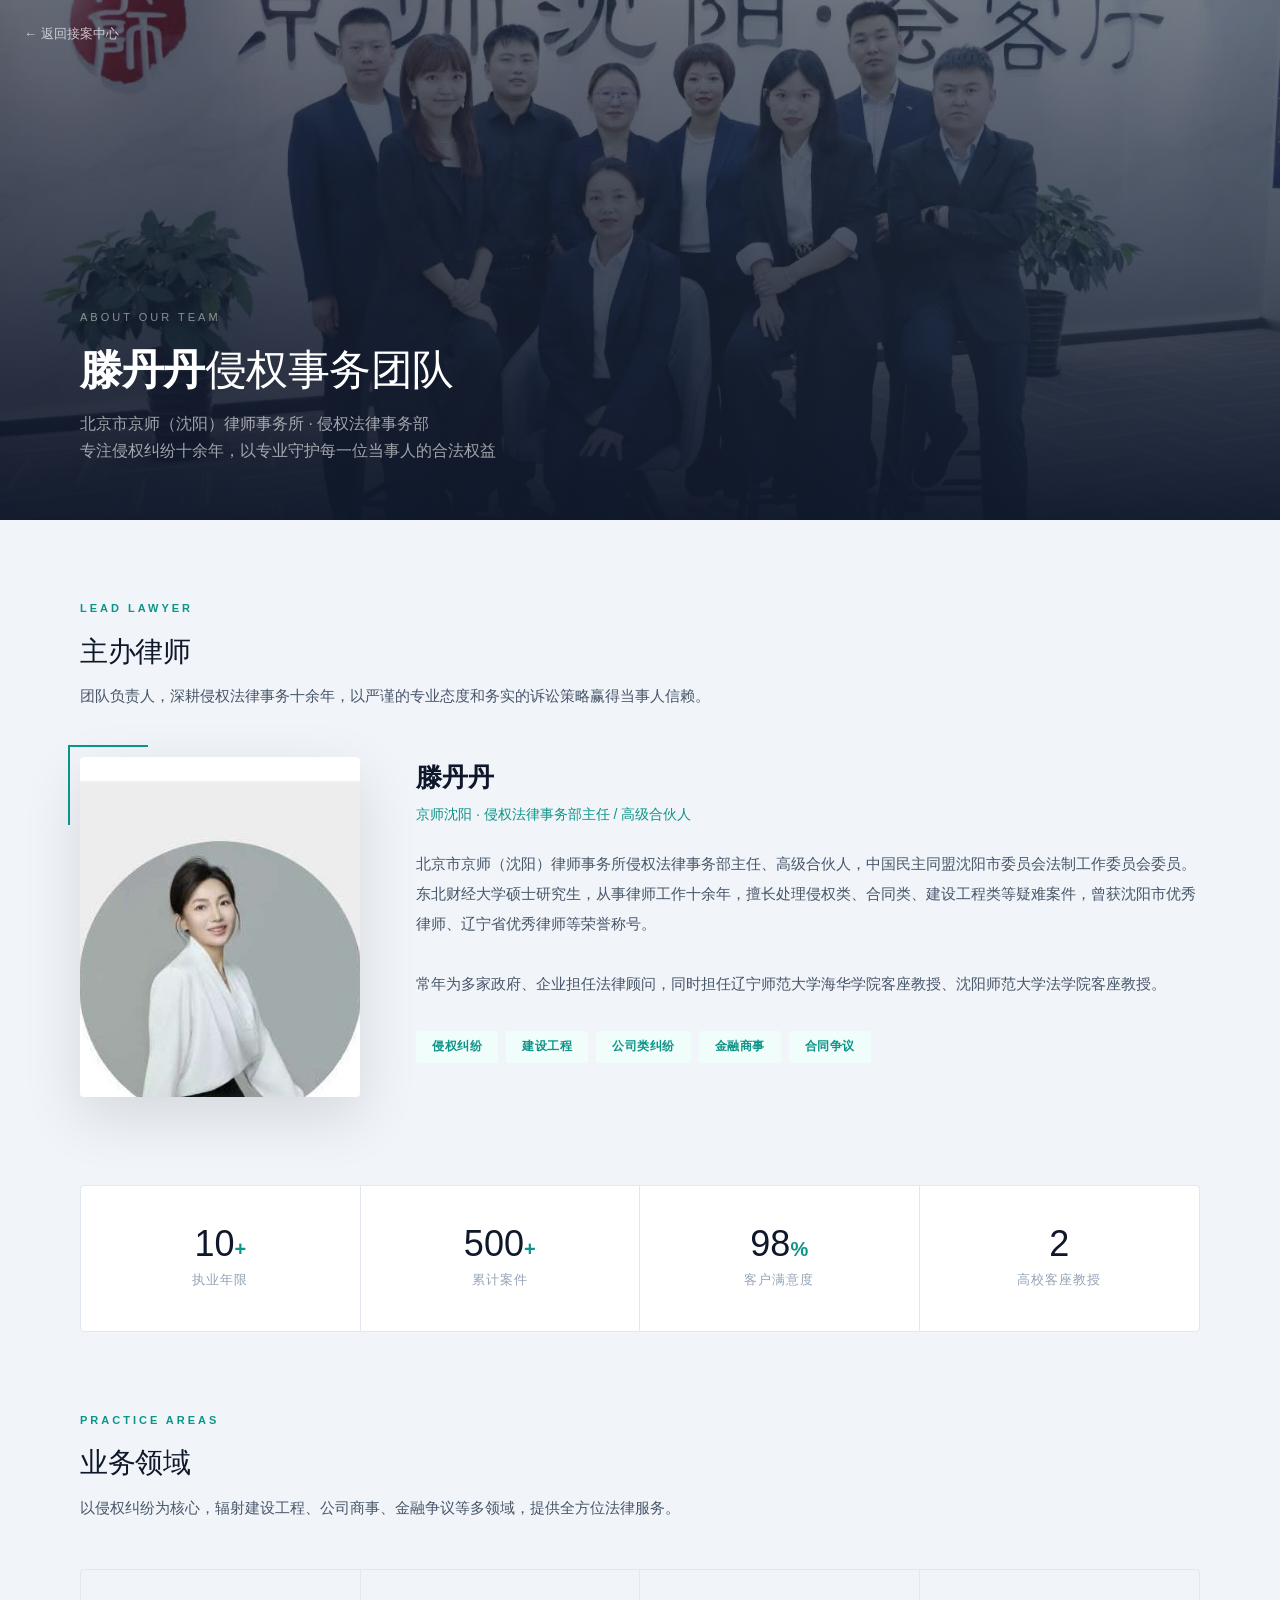
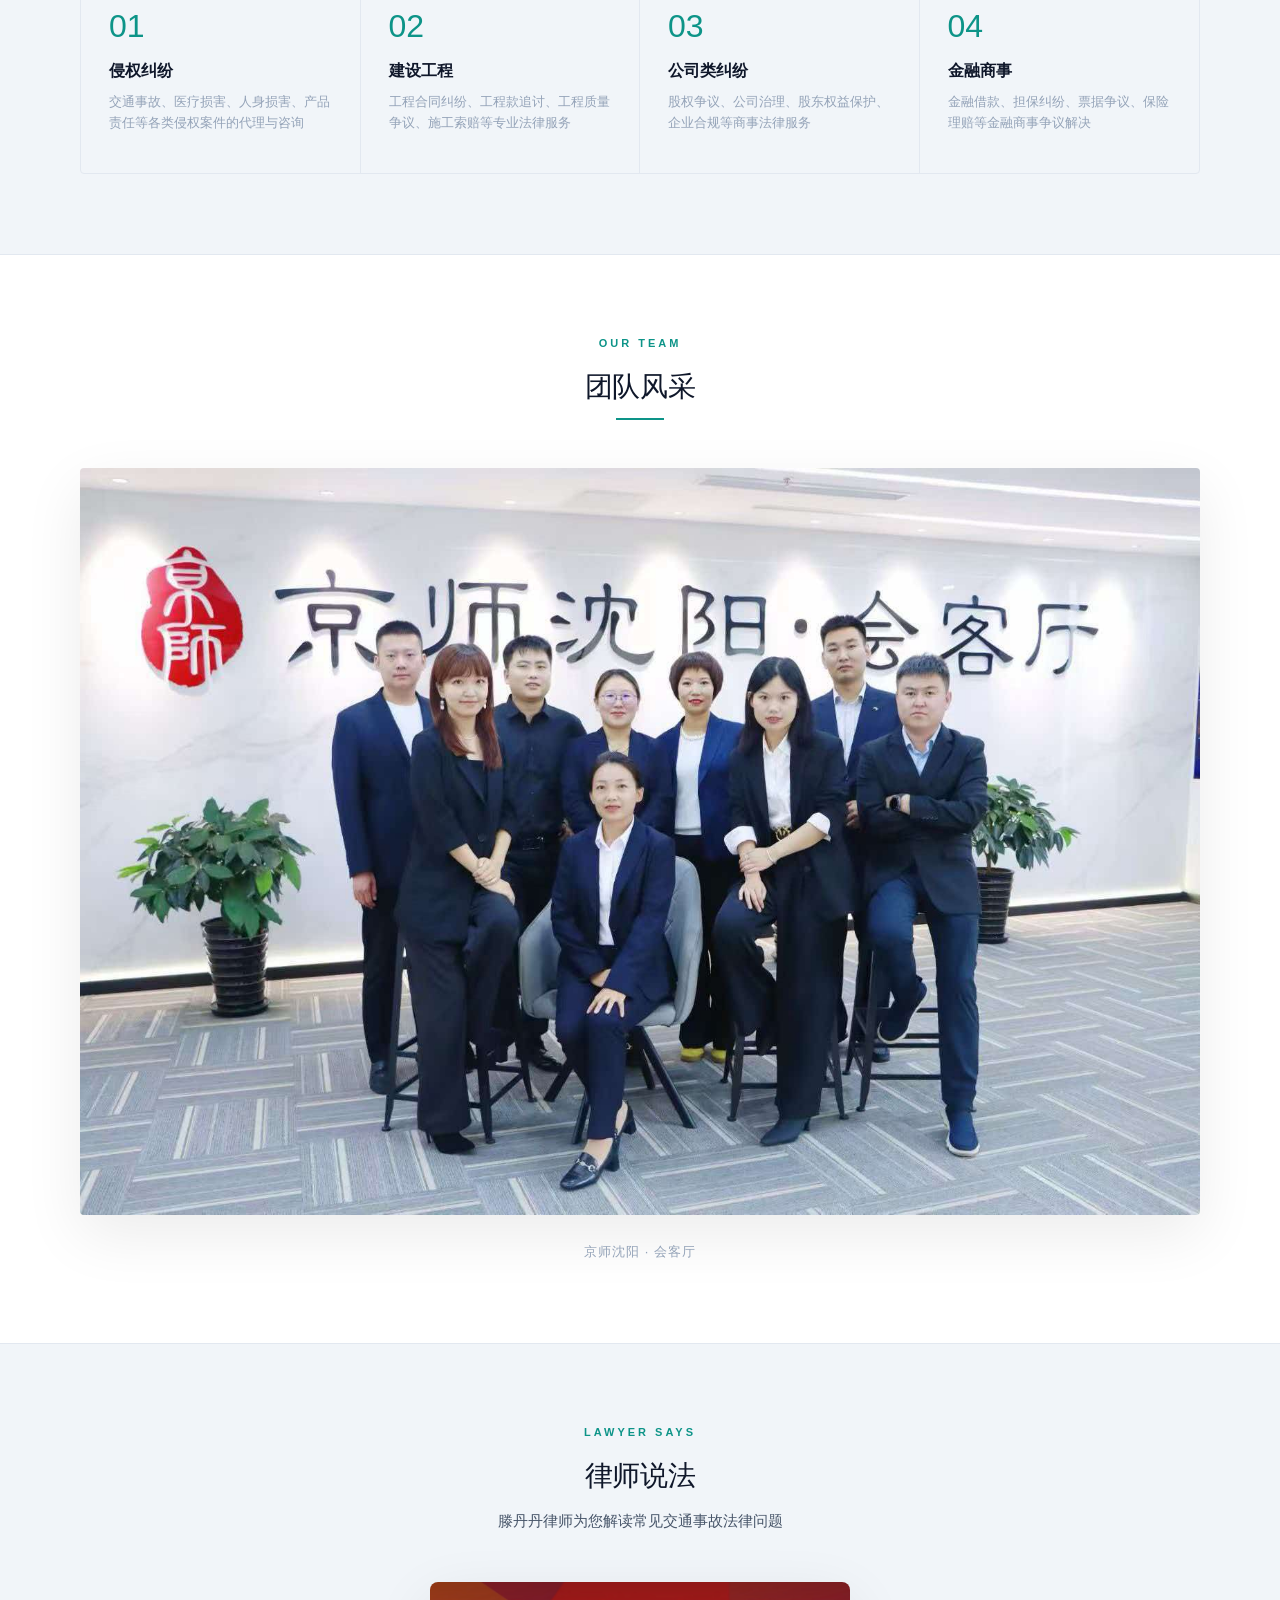
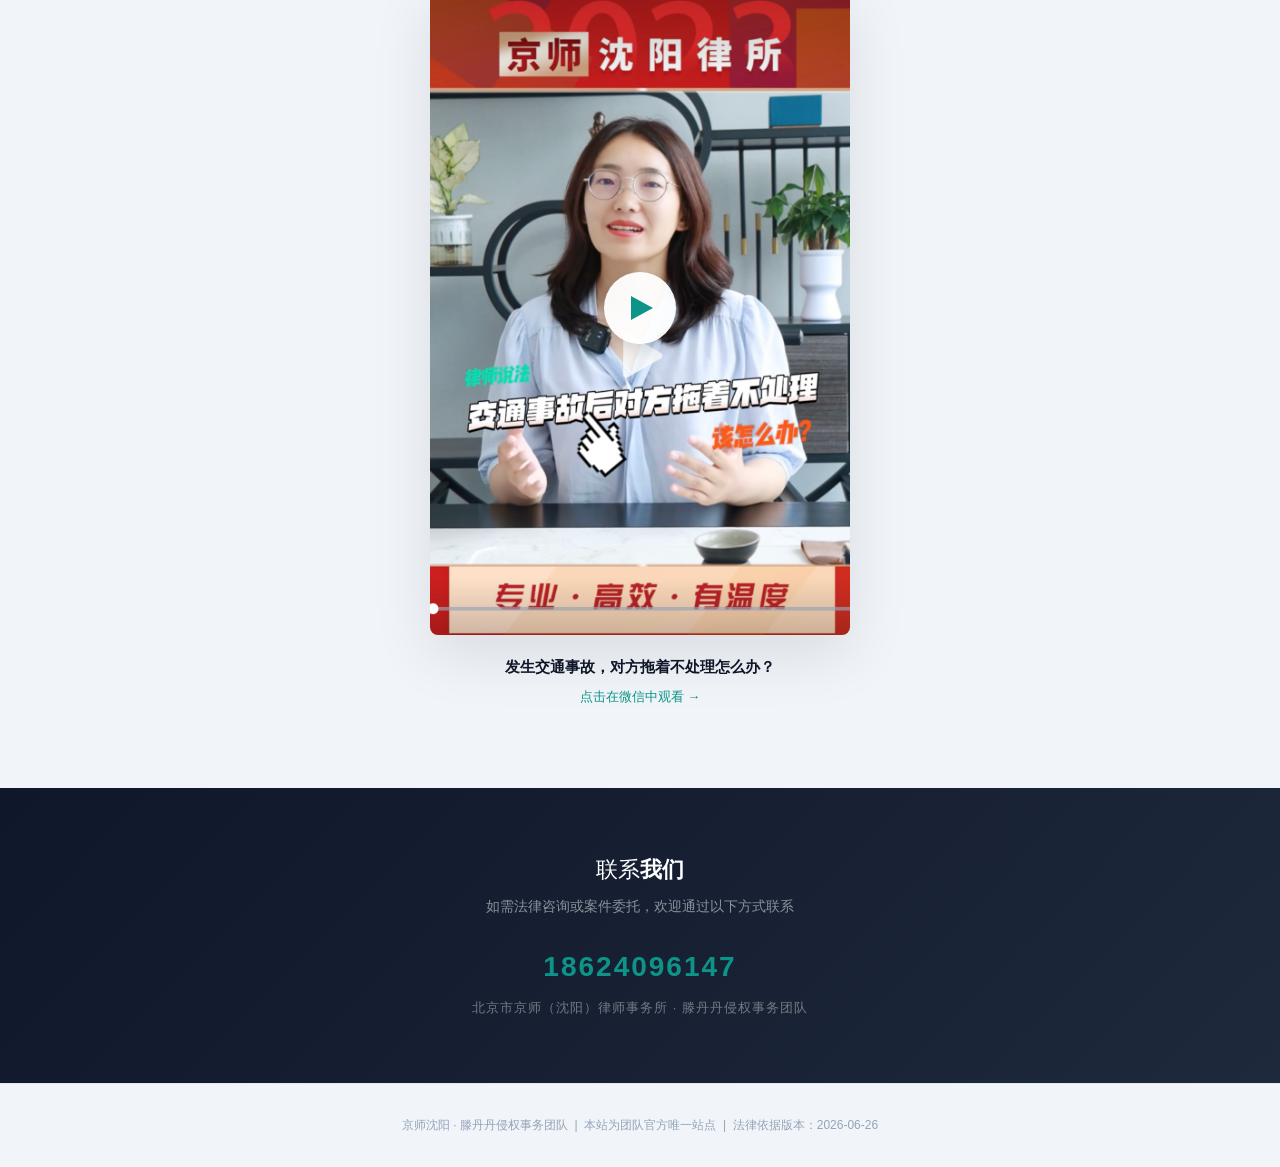
==== commit efa4644a: "update video section with actual cover image and title - Replace team photo with video cover screens" ====
--- a/about.html
+++ b/about.html
@@ -257,10 +257,10 @@
 .video-card {
   position: relative;
   width: 100%;
-  max-width: 800px;
+  max-width: 420px;
   margin: 0 auto;
-  border-radius: 8px;
-  overflow: hidden;
+  border-radius: 12px;
+  overflow: visible;
   box-shadow: 0 20px 60px rgba(0,0,0,0.1);
   cursor: pointer;
   transition: transform 0.3s, box-shadow 0.3s;
@@ -271,9 +271,12 @@
 }
 .video-poster {
   width: 100%;
-  aspect-ratio: 16/9;
+  max-width: 420px;
+  aspect-ratio: 9/14;
   object-fit: cover;
   display: block;
+  margin: 0 auto;
+  border-radius: 8px;
 }
 .video-play-btn {
   position: absolute;
@@ -532,18 +535,21 @@
 
   <!-- ===== Video ===== -->
   <div class="about-section video-section">
-    <div class="about-section-label" style="text-align:center;">Team Video</div>
-    <h2 class="about-section-title" style="text-align:center;">团队视频</h2>
-    <p class="about-section-desc" style="text-align:center;margin-left:auto;margin-right:auto;">了解我们的团队文化与专业理念</p>
+    <div class="about-section-label" style="text-align:center;">Lawyer Says</div>
+    <h2 class="about-section-title" style="text-align:center;">律师说法</h2>
+    <p class="about-section-desc" style="text-align:center;margin-left:auto;margin-right:auto;">滕丹丹律师为您解读常见交通事故法律问题</p>
 
     <a href="https://weixin.qq.com/sph/ABwiI7MEGV" target="_blank" rel="noopener" style="text-decoration:none;color:inherit;">
       <div class="video-card">
-        <img class="video-poster" src="images/team-photo.jpg" alt="团队介绍视频">
+        <img class="video-poster" src="images/video-cover.png" alt="发生交通事故对方拖着不处理怎么办">
         <div class="video-play-btn"></div>
       </div>
     </a>
-    <div class="video-label">
-      点击观看团队介绍视频 &nbsp;·&nbsp; <a href="https://weixin.qq.com/sph/ABwiI7MEGV" target="_blank" rel="noopener">在微信中打开</a>
+    <div class="video-label" style="font-size:15px;color:var(--text-primary);font-weight:600;margin-top:20px;">
+      发生交通事故，对方拖着不处理怎么办？
+    </div>
+    <div class="video-label" style="margin-top:8px;">
+      <a href="https://weixin.qq.com/sph/ABwiI7MEGV" target="_blank" rel="noopener">点击在微信中观看 &rarr;</a>
     </div>
   </div>
 
